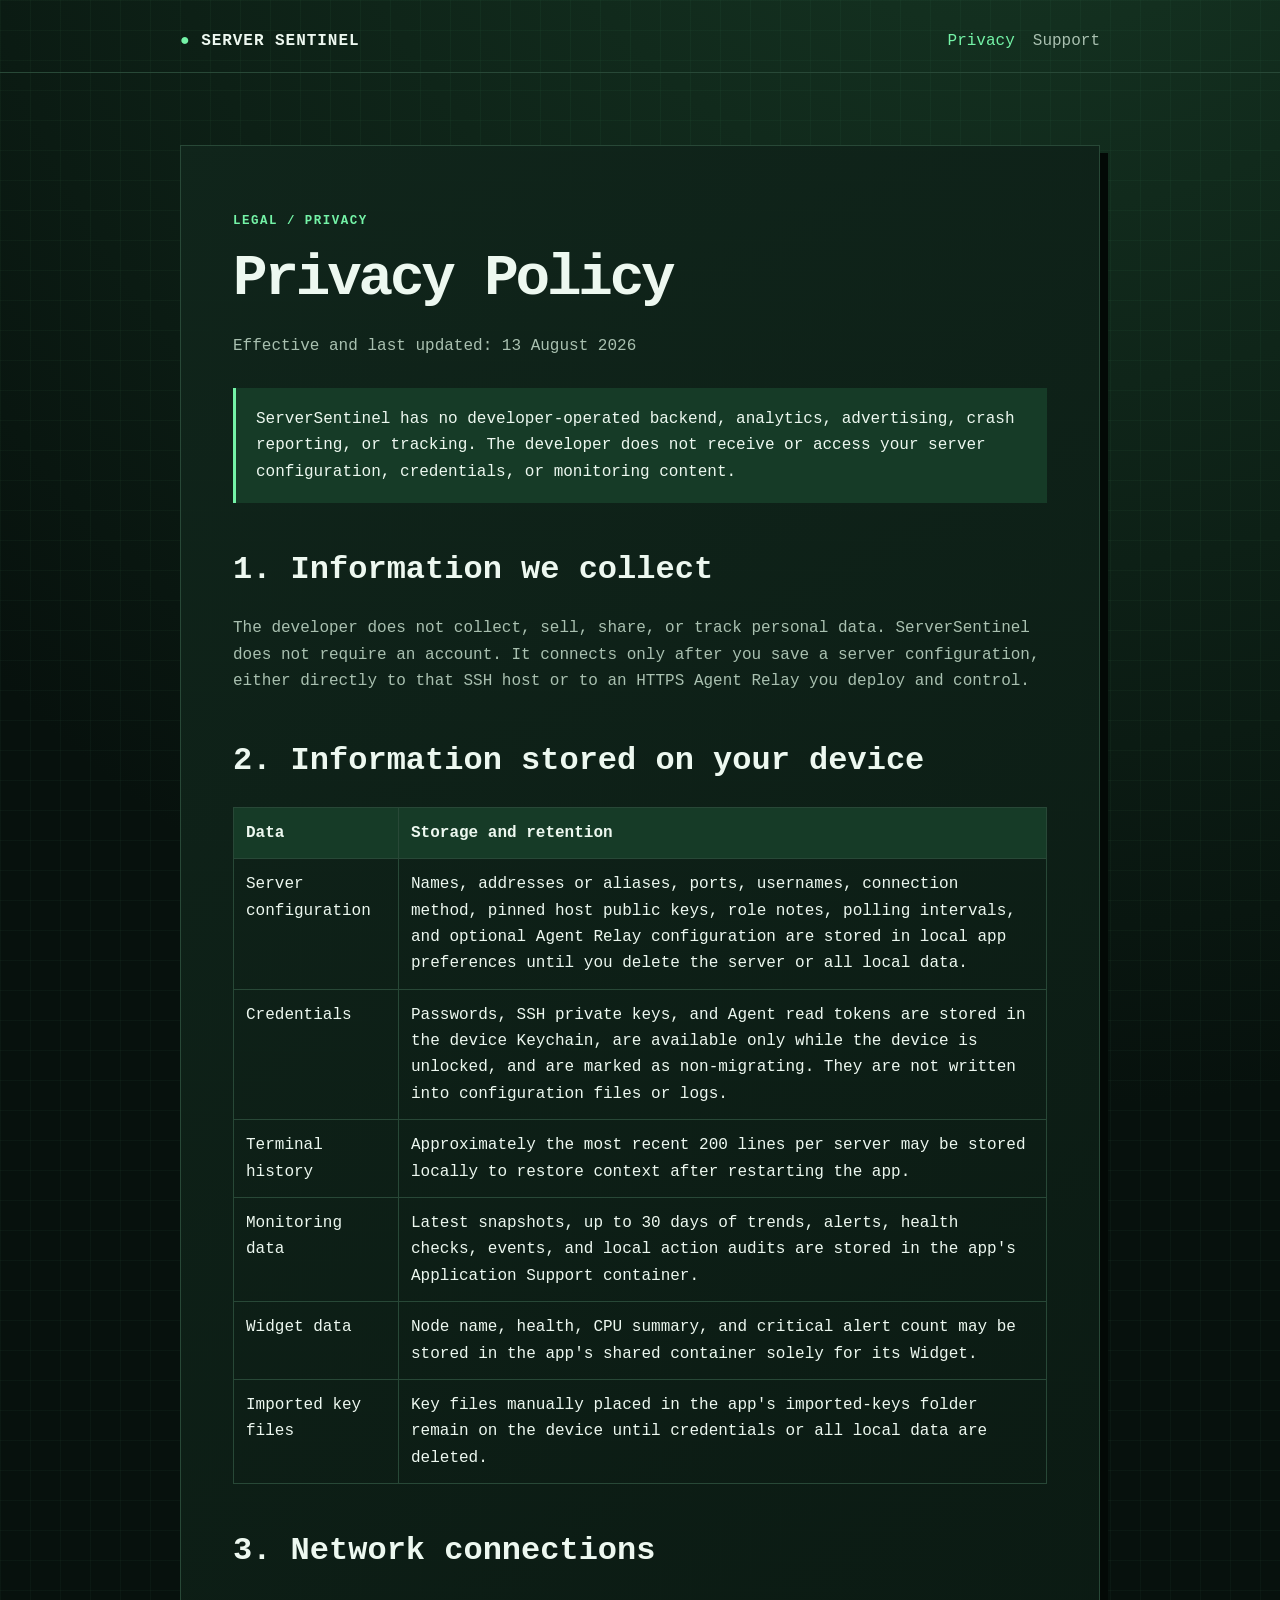
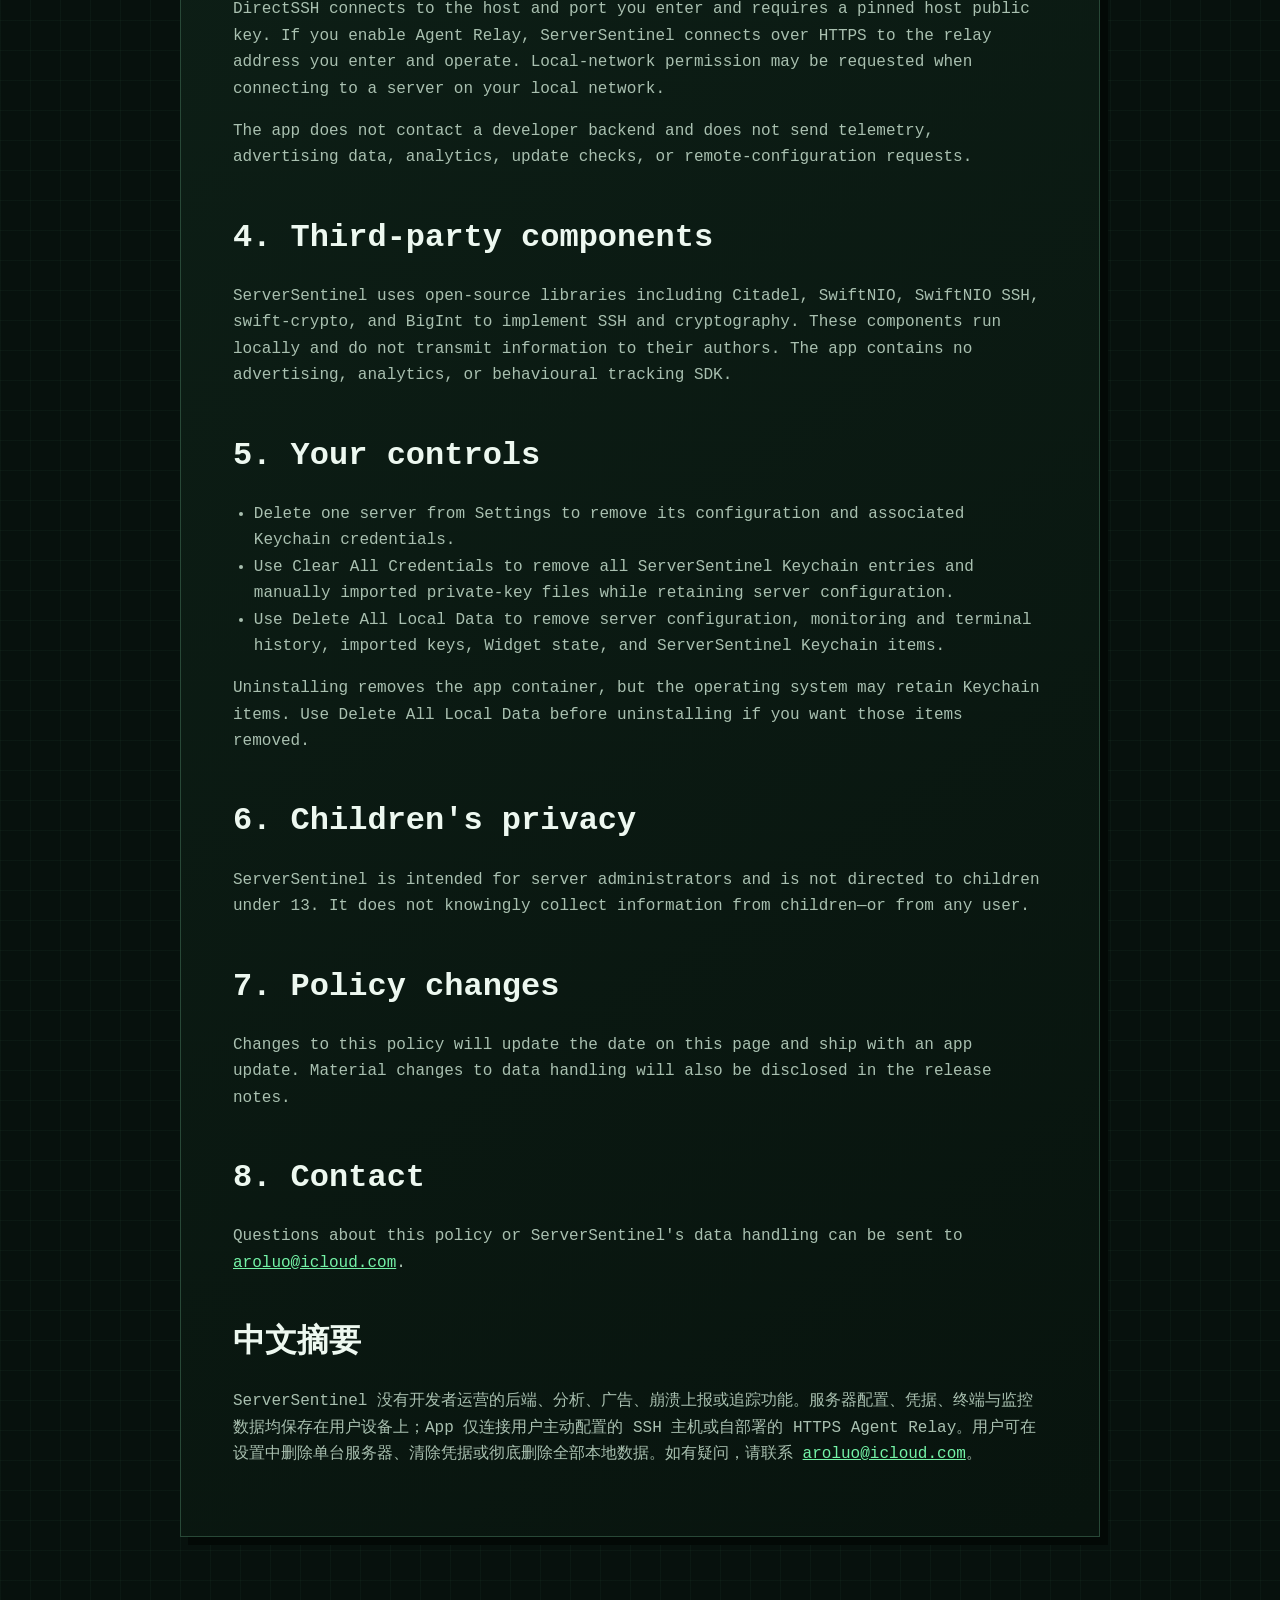
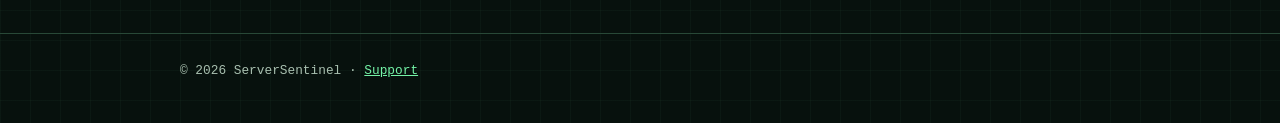
==== privacy.html @ 3d8fd109 "Publish ServerSentinel website" ====
<!doctype html>
<html lang="en">
<head>
  <meta charset="utf-8">
  <meta name="viewport" content="width=device-width, initial-scale=1">
  <meta name="description" content="ServerSentinel privacy policy.">
  <link rel="canonical" href="https://www.mecury.co.uk/server-sentinel/privacy.html">
  <title>Privacy Policy — ServerSentinel</title>
  <link rel="stylesheet" href="styles.css">
</head>
<body>
  <header>
    <nav class="shell" aria-label="Main navigation">
      <a class="brand" href="index.html">SERVER SENTINEL</a>
      <div class="nav-links">
        <a href="privacy.html" aria-current="page">Privacy</a>
        <a href="support.html">Support</a>
      </div>
    </nav>
  </header>
  <main class="shell">
    <article class="document">
      <p class="eyebrow">Legal / Privacy</p>
      <h1>Privacy Policy</h1>
      <p>Effective and last updated: 13 August 2026</p>
      <div class="callout"><p>ServerSentinel has no developer-operated backend, analytics, advertising, crash reporting, or tracking. The developer does not receive or access your server configuration, credentials, or monitoring content.</p></div>

      <h2>1. Information we collect</h2>
      <p>The developer does not collect, sell, share, or track personal data. ServerSentinel does not require an account. It connects only after you save a server configuration, either directly to that SSH host or to an HTTPS Agent Relay you deploy and control.</p>

      <h2>2. Information stored on your device</h2>
      <table>
        <thead><tr><th>Data</th><th>Storage and retention</th></tr></thead>
        <tbody>
          <tr><td>Server configuration</td><td>Names, addresses or aliases, ports, usernames, connection method, pinned host public keys, role notes, polling intervals, and optional Agent Relay configuration are stored in local app preferences until you delete the server or all local data.</td></tr>
          <tr><td>Credentials</td><td>Passwords, SSH private keys, and Agent read tokens are stored in the device Keychain, are available only while the device is unlocked, and are marked as non-migrating. They are not written into configuration files or logs.</td></tr>
          <tr><td>Terminal history</td><td>Approximately the most recent 200 lines per server may be stored locally to restore context after restarting the app.</td></tr>
          <tr><td>Monitoring data</td><td>Latest snapshots, up to 30 days of trends, alerts, health checks, events, and local action audits are stored in the app's Application Support container.</td></tr>
          <tr><td>Widget data</td><td>Node name, health, CPU summary, and critical alert count may be stored in the app's shared container solely for its Widget.</td></tr>
          <tr><td>Imported key files</td><td>Key files manually placed in the app's imported-keys folder remain on the device until credentials or all local data are deleted.</td></tr>
        </tbody>
      </table>

      <h2>3. Network connections</h2>
      <p>DirectSSH connects to the host and port you enter and requires a pinned host public key. If you enable Agent Relay, ServerSentinel connects over HTTPS to the relay address you enter and operate. Local-network permission may be requested when connecting to a server on your local network.</p>
      <p>The app does not contact a developer backend and does not send telemetry, advertising data, analytics, update checks, or remote-configuration requests.</p>

      <h2>4. Third-party components</h2>
      <p>ServerSentinel uses open-source libraries including Citadel, SwiftNIO, SwiftNIO SSH, swift-crypto, and BigInt to implement SSH and cryptography. These components run locally and do not transmit information to their authors. The app contains no advertising, analytics, or behavioural tracking SDK.</p>

      <h2>5. Your controls</h2>
      <ul>
        <li>Delete one server from Settings to remove its configuration and associated Keychain credentials.</li>
        <li>Use Clear All Credentials to remove all ServerSentinel Keychain entries and manually imported private-key files while retaining server configuration.</li>
        <li>Use Delete All Local Data to remove server configuration, monitoring and terminal history, imported keys, Widget state, and ServerSentinel Keychain items.</li>
      </ul>
      <p>Uninstalling removes the app container, but the operating system may retain Keychain items. Use Delete All Local Data before uninstalling if you want those items removed.</p>

      <h2>6. Children's privacy</h2>
      <p>ServerSentinel is intended for server administrators and is not directed to children under 13. It does not knowingly collect information from children—or from any user.</p>

      <h2>7. Policy changes</h2>
      <p>Changes to this policy will update the date on this page and ship with an app update. Material changes to data handling will also be disclosed in the release notes.</p>

      <h2>8. Contact</h2>
      <p>Questions about this policy or ServerSentinel's data handling can be sent to <a href="mailto:aroluo@icloud.com">aroluo@icloud.com</a>.</p>

      <h2>中文摘要</h2>
      <p>ServerSentinel 没有开发者运营的后端、分析、广告、崩溃上报或追踪功能。服务器配置、凭据、终端与监控数据均保存在用户设备上；App 仅连接用户主动配置的 SSH 主机或自部署的 HTTPS Agent Relay。用户可在设置中删除单台服务器、清除凭据或彻底删除全部本地数据。如有疑问，请联系 <a href="mailto:aroluo@icloud.com">aroluo@icloud.com</a>。</p>
    </article>
  </main>
  <footer><div class="shell">© 2026 ServerSentinel · <a href="support.html">Support</a></div></footer>
</body>
</html>
---- styles.css ----
:root {
  color-scheme: dark;
  --bg: #07110d;
  --panel: #0d1b15;
  --panel-2: #10251b;
  --line: #284837;
  --text: #edf8f0;
  --muted: #a9c0b0;
  --accent: #74f3a7;
  --accent-deep: #163b27;
  --warning: #f1d783;
  font-family: ui-monospace, SFMono-Regular, Menlo, Monaco, Consolas, monospace;
}

* { box-sizing: border-box; }

html { scroll-behavior: smooth; }

body {
  margin: 0;
  background:
    linear-gradient(rgba(116, 243, 167, 0.035) 1px, transparent 1px),
    linear-gradient(90deg, rgba(116, 243, 167, 0.035) 1px, transparent 1px),
    radial-gradient(circle at 80% -10%, #173925 0, transparent 38%),
    var(--bg);
  background-size: 30px 30px, 30px 30px, auto, auto;
  color: var(--text);
  line-height: 1.65;
}

a { color: var(--accent); }
a:hover { text-decoration-thickness: 2px; }

.shell {
  width: min(920px, calc(100% - 32px));
  margin: 0 auto;
}

header {
  padding: 28px 0 18px;
  border-bottom: 1px solid var(--line);
}

nav {
  display: flex;
  align-items: center;
  justify-content: space-between;
  gap: 20px;
}

.brand {
  color: var(--text);
  font-weight: 800;
  letter-spacing: .06em;
  text-decoration: none;
}

.brand::before { content: "● "; color: var(--accent); }

.nav-links { display: flex; gap: 18px; flex-wrap: wrap; }
.nav-links a { color: var(--muted); text-decoration: none; }
.nav-links a[aria-current="page"], .nav-links a:hover { color: var(--accent); }

main { padding: 72px 0 96px; }

.eyebrow {
  color: var(--accent);
  font-size: .78rem;
  font-weight: 800;
  letter-spacing: .12em;
  text-transform: uppercase;
}

h1, h2, h3 { line-height: 1.18; }
h1 { margin: 14px 0 20px; font-size: clamp(2.35rem, 7vw, 5.4rem); letter-spacing: -.055em; }
h2 { margin-top: 48px; font-size: clamp(1.45rem, 4vw, 2rem); }
h3 { margin-top: 28px; font-size: 1rem; color: var(--accent); }
p, li { color: var(--muted); }

.lede { max-width: 720px; font-size: clamp(1.05rem, 2vw, 1.3rem); }

.status-row {
  display: flex;
  gap: 12px;
  flex-wrap: wrap;
  margin: 30px 0 44px;
}

.pill {
  border: 1px solid var(--line);
  background: var(--panel);
  color: var(--text);
  padding: 8px 12px;
  font-size: .82rem;
}

.pill strong { color: var(--accent); }

.grid {
  display: grid;
  grid-template-columns: repeat(3, minmax(0, 1fr));
  gap: 14px;
  margin: 36px 0;
}

.card, .document {
  border: 1px solid var(--line);
  background: linear-gradient(145deg, rgba(16, 37, 27, .96), rgba(8, 20, 14, .96));
  box-shadow: 8px 8px 0 #030906;
}

.card { padding: 22px; }
.card .index { color: var(--accent); font-size: .75rem; }
.card h2 { margin: 16px 0 10px; font-size: 1.05rem; }

.document { padding: clamp(22px, 5vw, 52px); }
.document h1 { font-size: clamp(2rem, 6vw, 3.6rem); }
.document ul { padding-left: 1.3rem; }
.document table { width: 100%; border-collapse: collapse; margin: 24px 0; }
.document th, .document td { padding: 12px; border: 1px solid var(--line); text-align: left; vertical-align: top; }
.document th { color: var(--text); background: var(--accent-deep); }

.callout {
  margin: 28px 0;
  padding: 18px 20px;
  border-left: 3px solid var(--accent);
  background: var(--accent-deep);
}
.callout p { margin: 0; color: var(--text); }

.actions { display: flex; flex-wrap: wrap; gap: 12px; margin-top: 30px; }
.button {
  display: inline-block;
  padding: 12px 16px;
  border: 1px solid var(--accent);
  background: var(--accent);
  color: #031008;
  font-weight: 800;
  text-decoration: none;
}
.button.secondary { background: transparent; color: var(--accent); }

details { border-top: 1px solid var(--line); padding: 18px 0; }
details:last-of-type { border-bottom: 1px solid var(--line); }
summary { color: var(--text); cursor: pointer; font-weight: 700; }

footer {
  padding: 26px 0 42px;
  border-top: 1px solid var(--line);
  color: var(--muted);
  font-size: .8rem;
}

@media (max-width: 720px) {
  nav { align-items: flex-start; flex-direction: column; }
  main { padding-top: 48px; }
  .grid { grid-template-columns: 1fr; }
  .document { box-shadow: 5px 5px 0 #030906; }
  .document table, .document tbody, .document tr, .document th, .document td { display: block; }
  .document th { border-bottom: 0; }
}

@media (prefers-reduced-motion: reduce) {
  html { scroll-behavior: auto; }
}
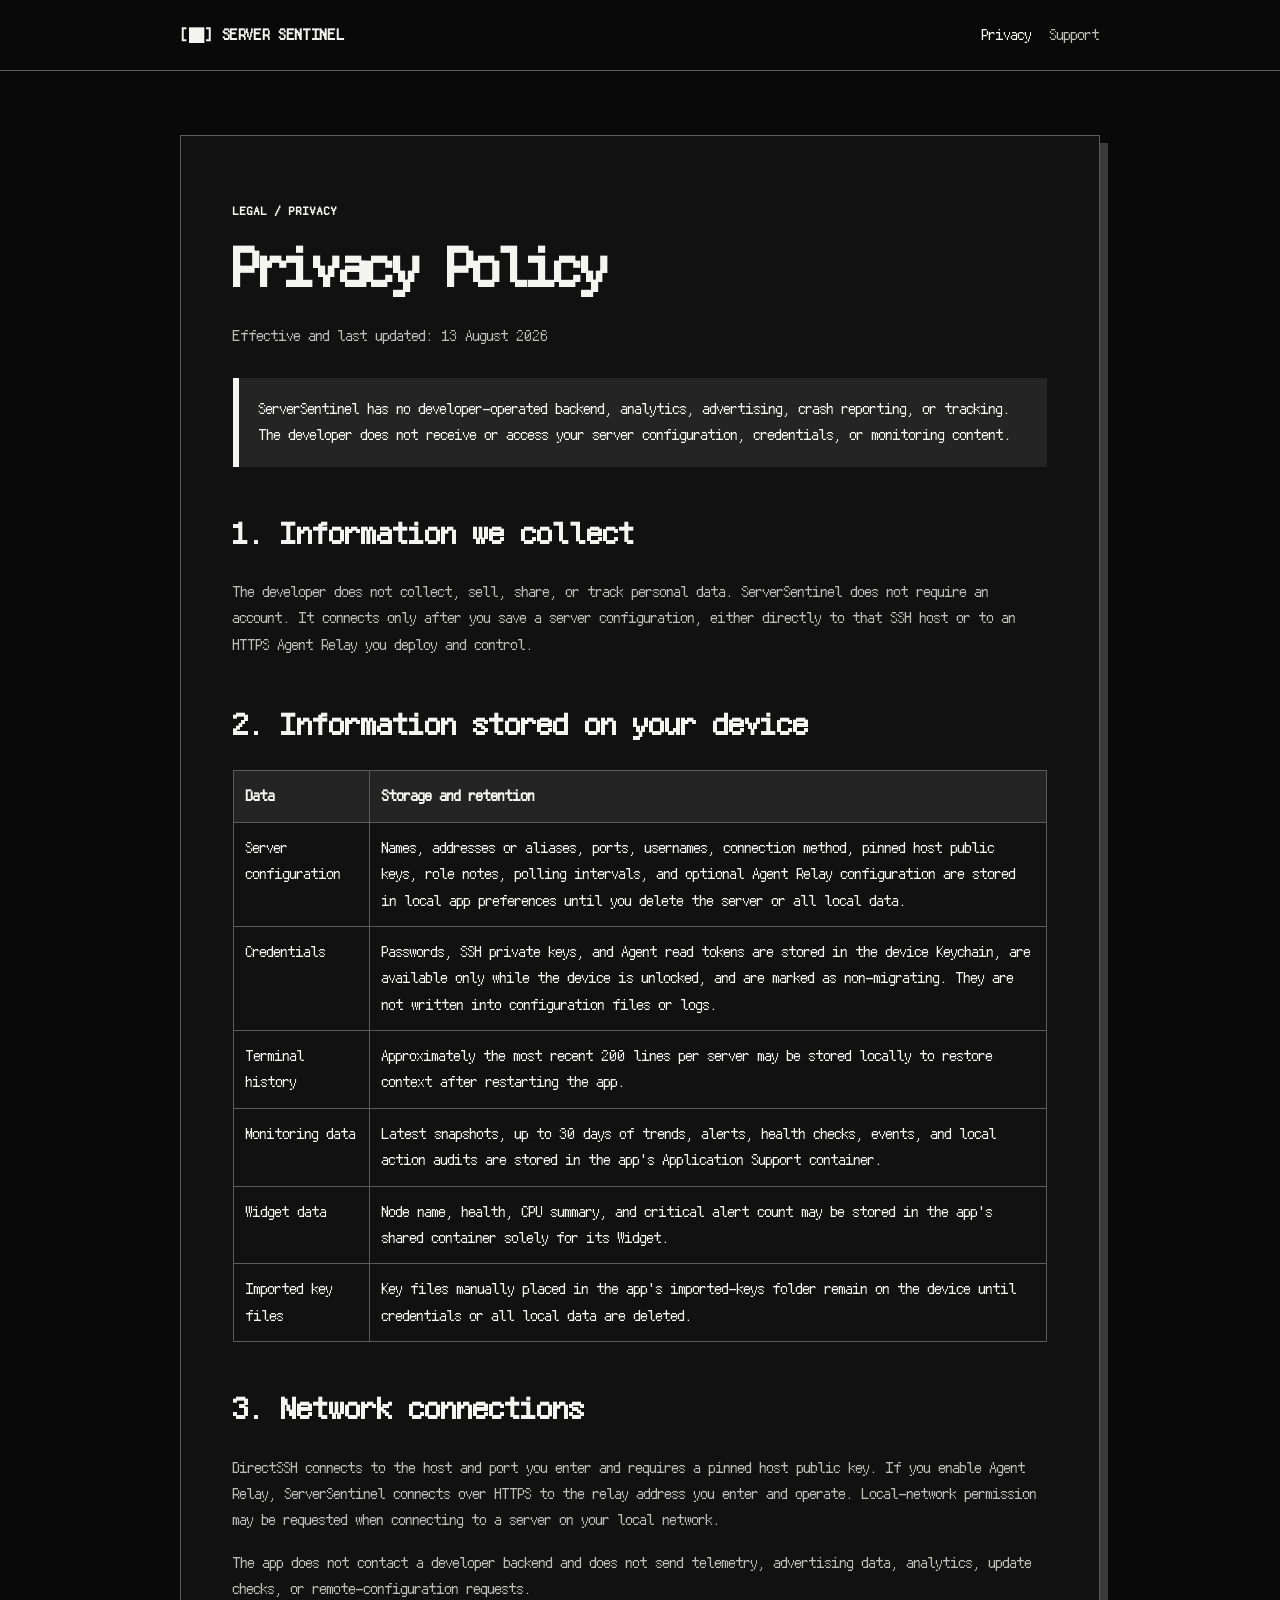
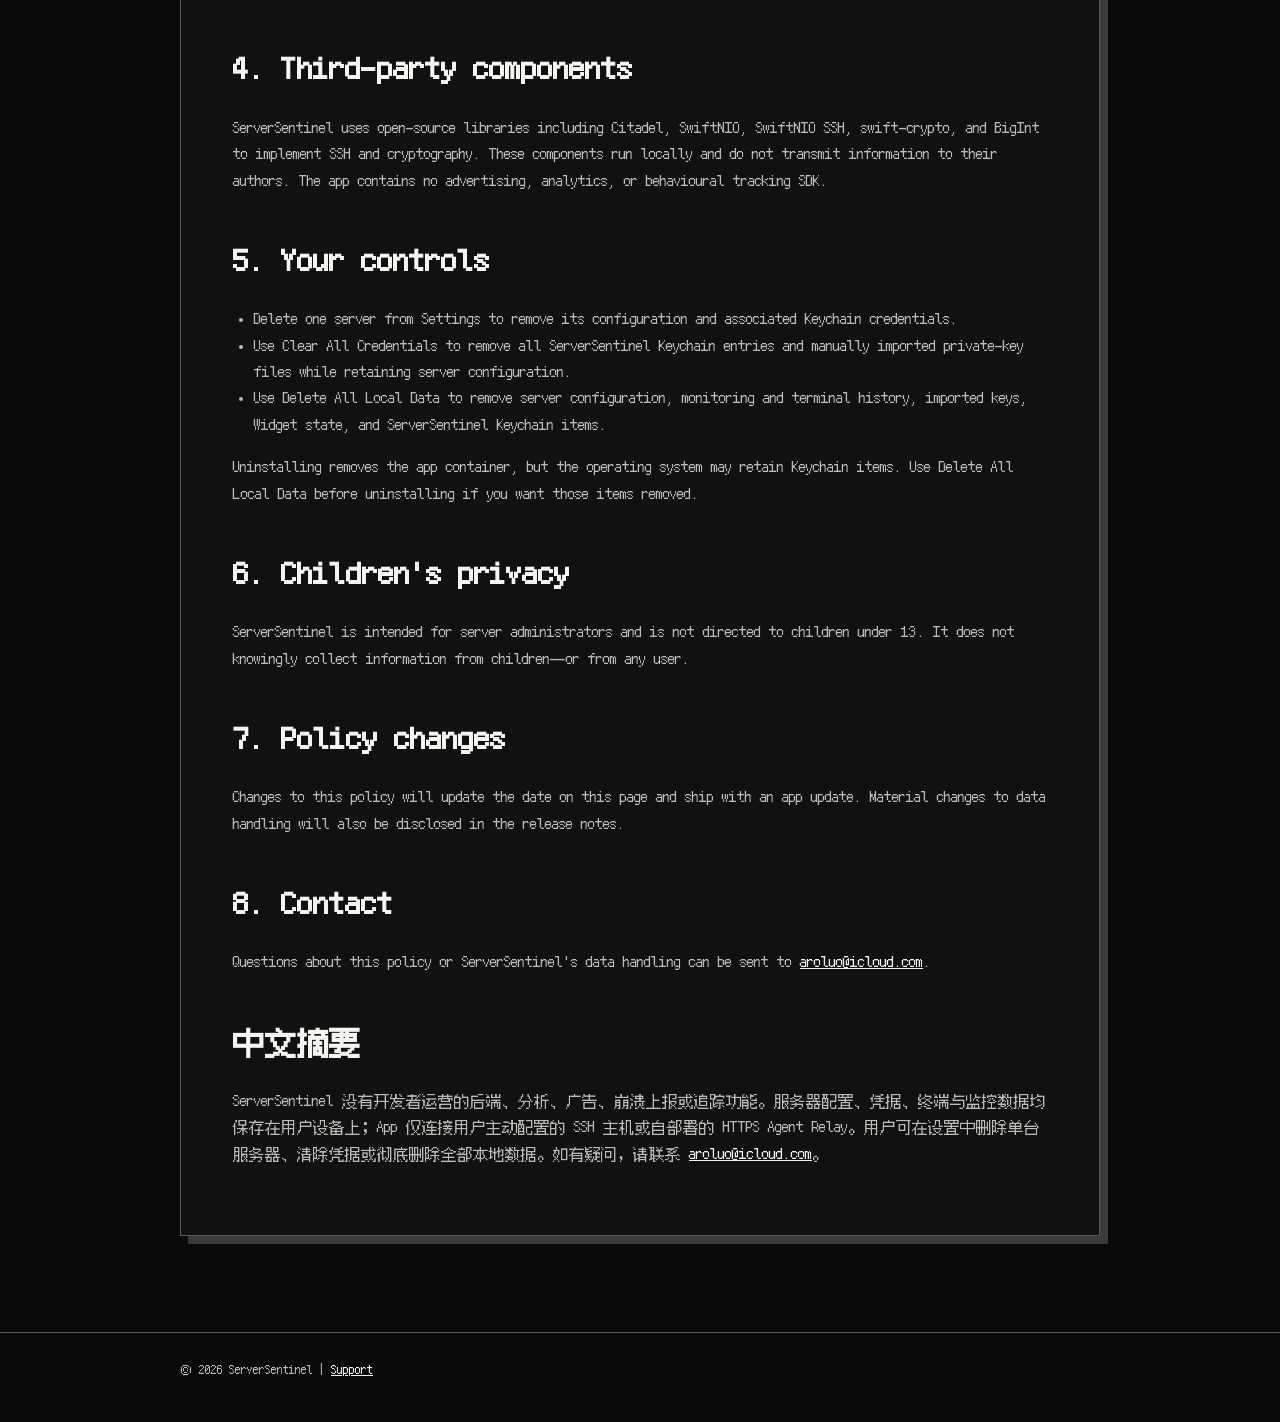
==== commit 151e0143: "Match the app monochrome pixel style" ====
--- a/privacy.html
+++ b/privacy.html
@@ -5,7 +5,7 @@
   <meta name="viewport" content="width=device-width, initial-scale=1">
   <meta name="description" content="ServerSentinel privacy policy.">
   <link rel="canonical" href="https://www.mecury.co.uk/server-sentinel/privacy.html">
-  <title>Privacy Policy — ServerSentinel</title>
+  <title>Privacy Policy - ServerSentinel</title>
   <link rel="stylesheet" href="styles.css">
 </head>
 <body>
@@ -69,6 +69,6 @@
       <p>ServerSentinel 没有开发者运营的后端、分析、广告、崩溃上报或追踪功能。服务器配置、凭据、终端与监控数据均保存在用户设备上；App 仅连接用户主动配置的 SSH 主机或自部署的 HTTPS Agent Relay。用户可在设置中删除单台服务器、清除凭据或彻底删除全部本地数据。如有疑问，请联系 <a href="mailto:aroluo@icloud.com">aroluo@icloud.com</a>。</p>
     </article>
   </main>
-  <footer><div class="shell">© 2026 ServerSentinel · <a href="support.html">Support</a></div></footer>
+  <footer><div class="shell">© 2026 ServerSentinel | <a href="support.html">Support</a></div></footer>
 </body>
 </html>
--- a/styles.css
+++ b/styles.css
@@ -1,31 +1,32 @@
 :root {
   color-scheme: dark;
-  --bg: #07110d;
-  --panel: #0d1b15;
-  --panel-2: #10251b;
-  --line: #284837;
-  --text: #edf8f0;
-  --muted: #a9c0b0;
-  --accent: #74f3a7;
-  --accent-deep: #163b27;
-  --warning: #f1d783;
-  font-family: ui-monospace, SFMono-Regular, Menlo, Monaco, Consolas, monospace;
+  --bg: #090909;
+  --panel: #111111;
+  --panel-2: #191919;
+  --line: #5b5b5b;
+  --text: #f4f4f0;
+  --muted: #bcbcb6;
+  --accent: #f4f4f0;
+  --accent-deep: #242424;
+  font-family: "Fusion Pixel", ui-monospace, SFMono-Regular, Menlo, Monaco, Consolas, monospace;
 }
 
 * { box-sizing: border-box; }
+
+@font-face {
+  font-family: "Fusion Pixel";
+  src: url("assets/fusion-pixel.ttf") format("truetype");
+  font-display: swap;
+}
 
 html { scroll-behavior: smooth; }
 
 body {
   margin: 0;
-  background:
-    linear-gradient(rgba(116, 243, 167, 0.035) 1px, transparent 1px),
-    linear-gradient(90deg, rgba(116, 243, 167, 0.035) 1px, transparent 1px),
-    radial-gradient(circle at 80% -10%, #173925 0, transparent 38%),
-    var(--bg);
-  background-size: 30px 30px, 30px 30px, auto, auto;
+  background: var(--bg);
   color: var(--text);
   line-height: 1.65;
+  image-rendering: pixelated;
 }
 
 a { color: var(--accent); }
@@ -37,7 +38,7 @@
 }
 
 header {
-  padding: 28px 0 18px;
+  padding: 22px 0;
   border-bottom: 1px solid var(--line);
 }
 
@@ -51,33 +52,60 @@
 .brand {
   color: var(--text);
   font-weight: 800;
-  letter-spacing: .06em;
+  letter-spacing: .04em;
   text-decoration: none;
 }
 
-.brand::before { content: "● "; color: var(--accent); }
+.brand::before { content: "[■] "; color: var(--text); }
 
 .nav-links { display: flex; gap: 18px; flex-wrap: wrap; }
 .nav-links a { color: var(--muted); text-decoration: none; }
 .nav-links a[aria-current="page"], .nav-links a:hover { color: var(--accent); }
 
-main { padding: 72px 0 96px; }
+main { padding: 64px 0 96px; }
 
 .eyebrow {
   color: var(--accent);
   font-size: .78rem;
   font-weight: 800;
-  letter-spacing: .12em;
+  letter-spacing: .08em;
   text-transform: uppercase;
 }
 
 h1, h2, h3 { line-height: 1.18; }
-h1 { margin: 14px 0 20px; font-size: clamp(2.35rem, 7vw, 5.4rem); letter-spacing: -.055em; }
+h1 { margin: 14px 0 20px; font-size: clamp(2.25rem, 6vw, 4.8rem); letter-spacing: -.04em; }
 h2 { margin-top: 48px; font-size: clamp(1.45rem, 4vw, 2rem); }
 h3 { margin-top: 28px; font-size: 1rem; color: var(--accent); }
 p, li { color: var(--muted); }
 
 .lede { max-width: 720px; font-size: clamp(1.05rem, 2vw, 1.3rem); }
+
+.hero {
+  min-height: min(680px, calc(100dvh - 90px));
+  display: grid;
+  grid-template-columns: minmax(0, 1.45fr) minmax(240px, .55fr);
+  align-items: center;
+  gap: clamp(36px, 8vw, 96px);
+}
+
+.hero-copy { min-width: 0; }
+
+.pixel-mark {
+  width: min(100%, 340px);
+  aspect-ratio: 1;
+  justify-self: end;
+  border: 1px solid var(--text);
+  background: var(--panel);
+  box-shadow: 12px 12px 0 var(--text);
+}
+
+.pixel-mark img {
+  display: block;
+  width: 100%;
+  height: 100%;
+  object-fit: cover;
+  filter: grayscale(1) contrast(1.2);
+}
 
 .status-row {
   display: flex;
@@ -94,24 +122,33 @@
   font-size: .82rem;
 }
 
-.pill strong { color: var(--accent); }
+.pill strong { color: var(--text); }
 
 .grid {
   display: grid;
-  grid-template-columns: repeat(3, minmax(0, 1fr));
-  gap: 14px;
-  margin: 36px 0;
-}
-
-.card, .document {
+  grid-template-columns: 1.25fr .75fr;
   border: 1px solid var(--line);
-  background: linear-gradient(145deg, rgba(16, 37, 27, .96), rgba(8, 20, 14, .96));
-  box-shadow: 8px 8px 0 #030906;
-}
-
-.card { padding: 22px; }
-.card .index { color: var(--accent); font-size: .75rem; }
+  margin: 52px 0;
+}
+
+.card {
+  min-height: 170px;
+  border-right: 1px solid var(--line);
+  border-bottom: 1px solid var(--line);
+  background: var(--panel);
+}
+
+.card:nth-child(2), .card:last-child { border-right: 0; }
+.card:last-child { grid-column: 1 / -1; border-bottom: 0; }
+.card { padding: 26px; }
+.card .index { display: none; }
 .card h2 { margin: 16px 0 10px; font-size: 1.05rem; }
+
+.document {
+  border: 1px solid var(--line);
+  background: var(--panel);
+  box-shadow: 8px 8px 0 #3a3a3a;
+}
 
 .document { padding: clamp(22px, 5vw, 52px); }
 .document h1 { font-size: clamp(2rem, 6vw, 3.6rem); }
@@ -123,7 +160,7 @@
 .callout {
   margin: 28px 0;
   padding: 18px 20px;
-  border-left: 3px solid var(--accent);
+  border-left: 6px solid var(--text);
   background: var(--accent-deep);
 }
 .callout p { margin: 0; color: var(--text); }
@@ -134,11 +171,14 @@
   padding: 12px 16px;
   border: 1px solid var(--accent);
   background: var(--accent);
-  color: #031008;
+  color: var(--bg);
   font-weight: 800;
   text-decoration: none;
+  white-space: nowrap;
 }
 .button.secondary { background: transparent; color: var(--accent); }
+.button:hover, .button:focus-visible { outline: 2px solid var(--text); outline-offset: 3px; }
+.button:active { transform: translateY(1px); }
 
 details { border-top: 1px solid var(--line); padding: 18px 0; }
 details:last-of-type { border-bottom: 1px solid var(--line); }
@@ -154,8 +194,12 @@
 @media (max-width: 720px) {
   nav { align-items: flex-start; flex-direction: column; }
   main { padding-top: 48px; }
+  .hero { min-height: auto; grid-template-columns: 1fr; gap: 40px; }
+  .pixel-mark { width: min(76vw, 300px); justify-self: start; box-shadow: 8px 8px 0 var(--text); }
   .grid { grid-template-columns: 1fr; }
-  .document { box-shadow: 5px 5px 0 #030906; }
+  .card, .card:nth-child(2) { border-right: 0; }
+  .card:last-child { grid-column: auto; }
+  .document { box-shadow: 5px 5px 0 #3a3a3a; }
   .document table, .document tbody, .document tr, .document th, .document td { display: block; }
   .document th { border-bottom: 0; }
 }
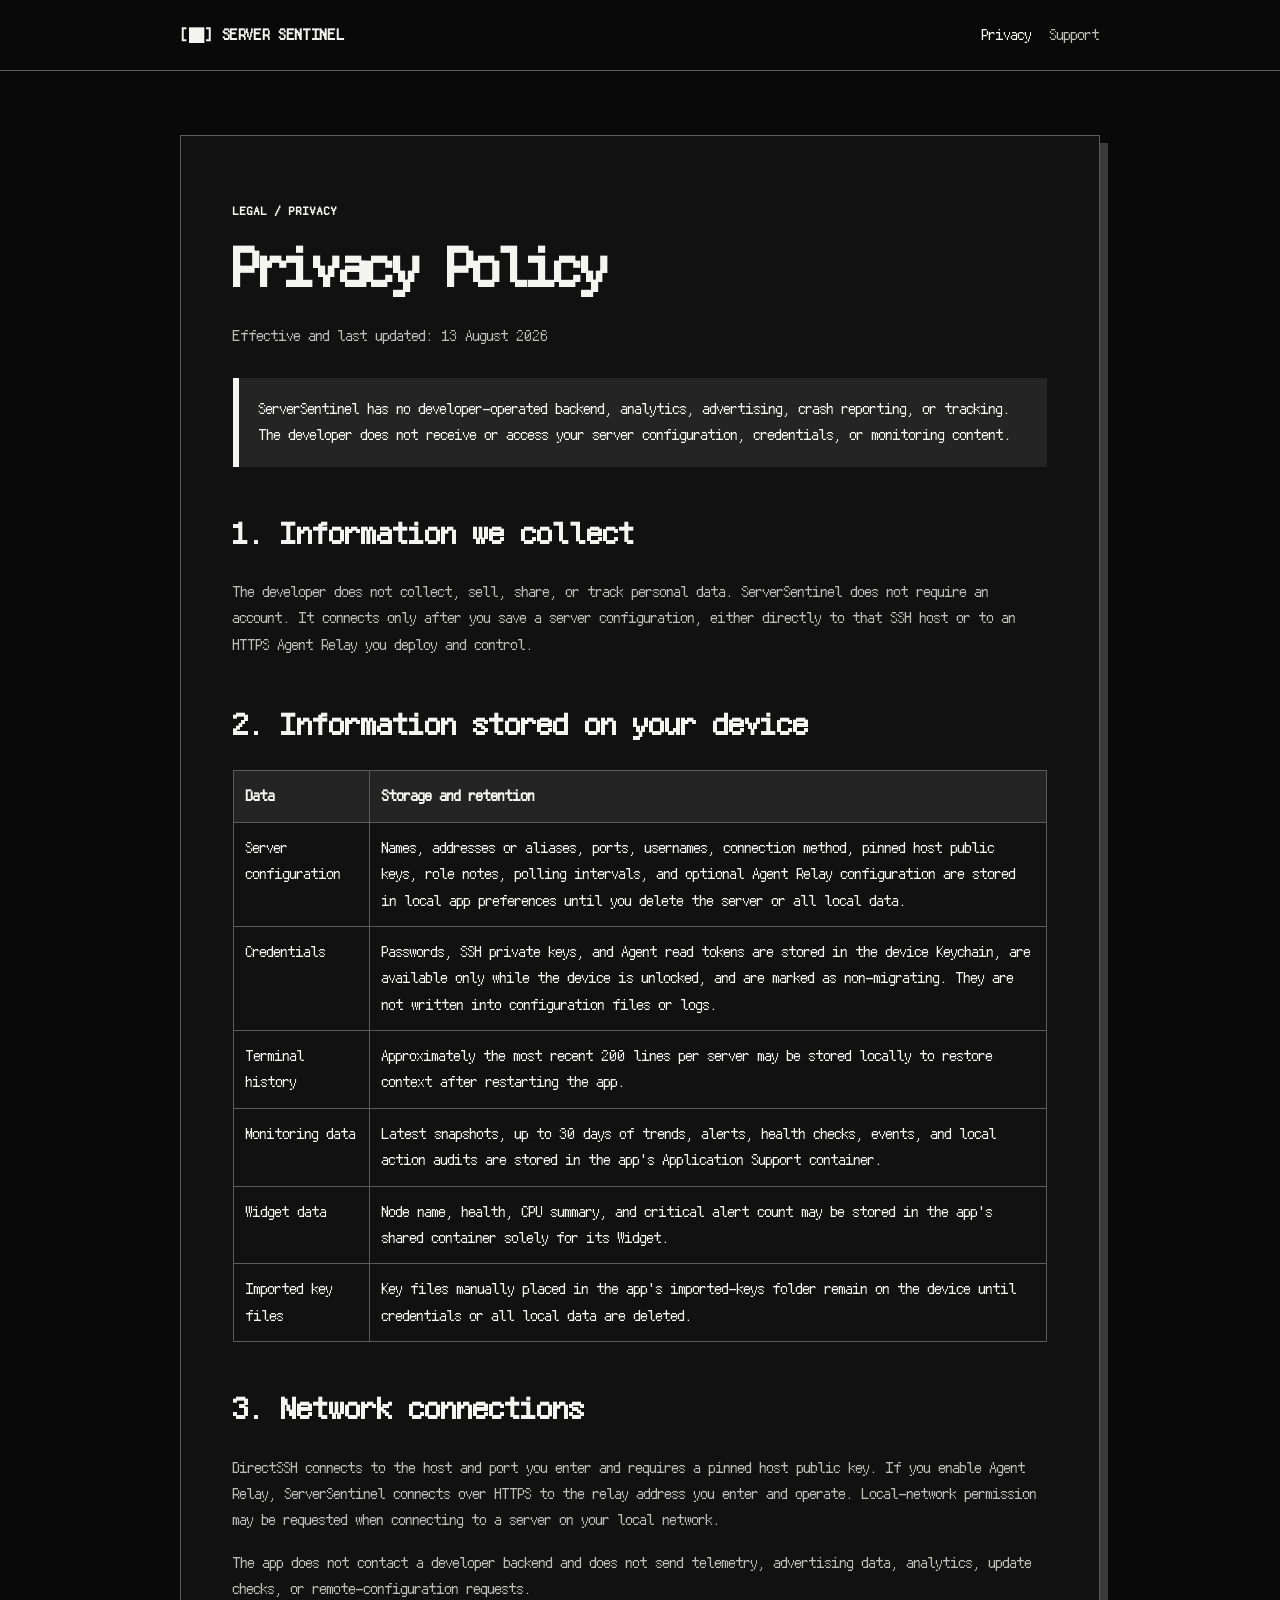
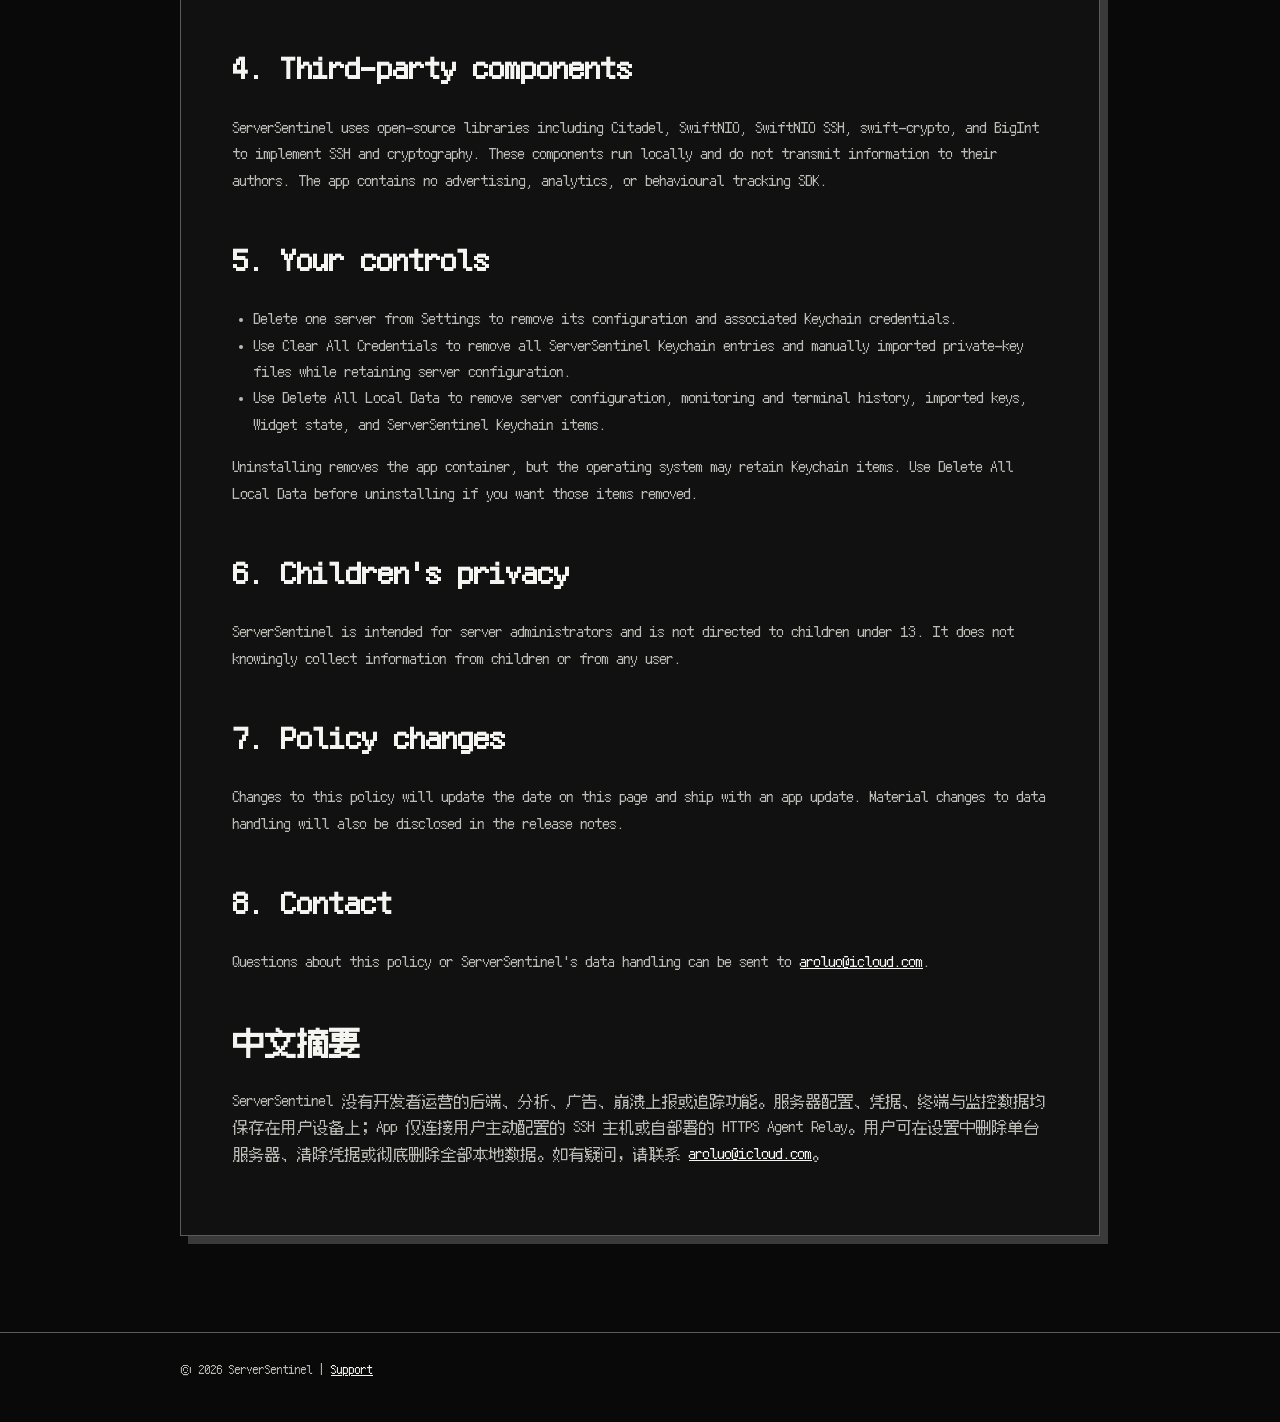
==== commit 863bacff: "Polish monochrome website metadata" ====
--- a/privacy.html
+++ b/privacy.html
@@ -5,6 +5,7 @@
   <meta name="viewport" content="width=device-width, initial-scale=1">
   <meta name="description" content="ServerSentinel privacy policy.">
   <link rel="canonical" href="https://www.mecury.co.uk/server-sentinel/privacy.html">
+  <link rel="icon" href="assets/app-icon.png">
   <title>Privacy Policy - ServerSentinel</title>
   <link rel="stylesheet" href="styles.css">
 </head>
@@ -57,7 +58,7 @@
       <p>Uninstalling removes the app container, but the operating system may retain Keychain items. Use Delete All Local Data before uninstalling if you want those items removed.</p>
 
       <h2>6. Children's privacy</h2>
-      <p>ServerSentinel is intended for server administrators and is not directed to children under 13. It does not knowingly collect information from children—or from any user.</p>
+      <p>ServerSentinel is intended for server administrators and is not directed to children under 13. It does not knowingly collect information from children or from any user.</p>
 
       <h2>7. Policy changes</h2>
       <p>Changes to this policy will update the date on this page and ship with an app update. Material changes to data handling will also be disclosed in the release notes.</p>
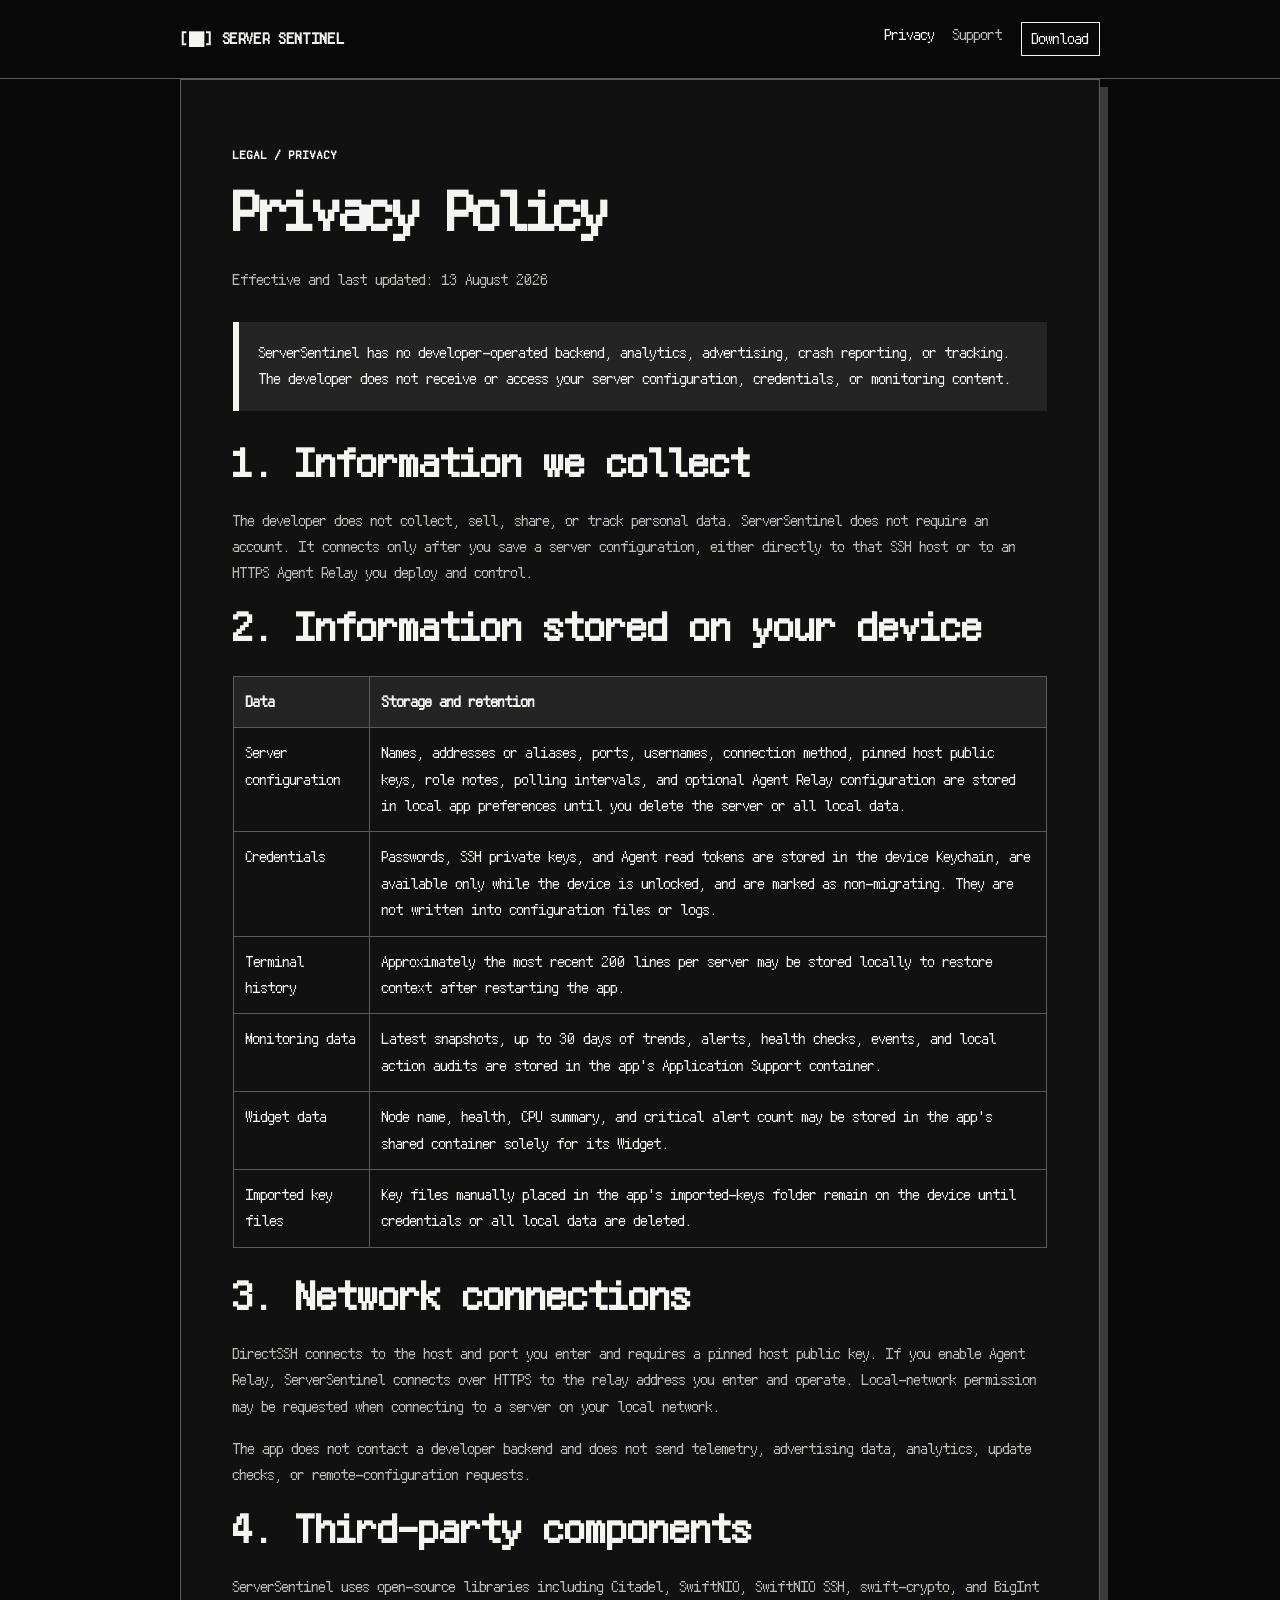
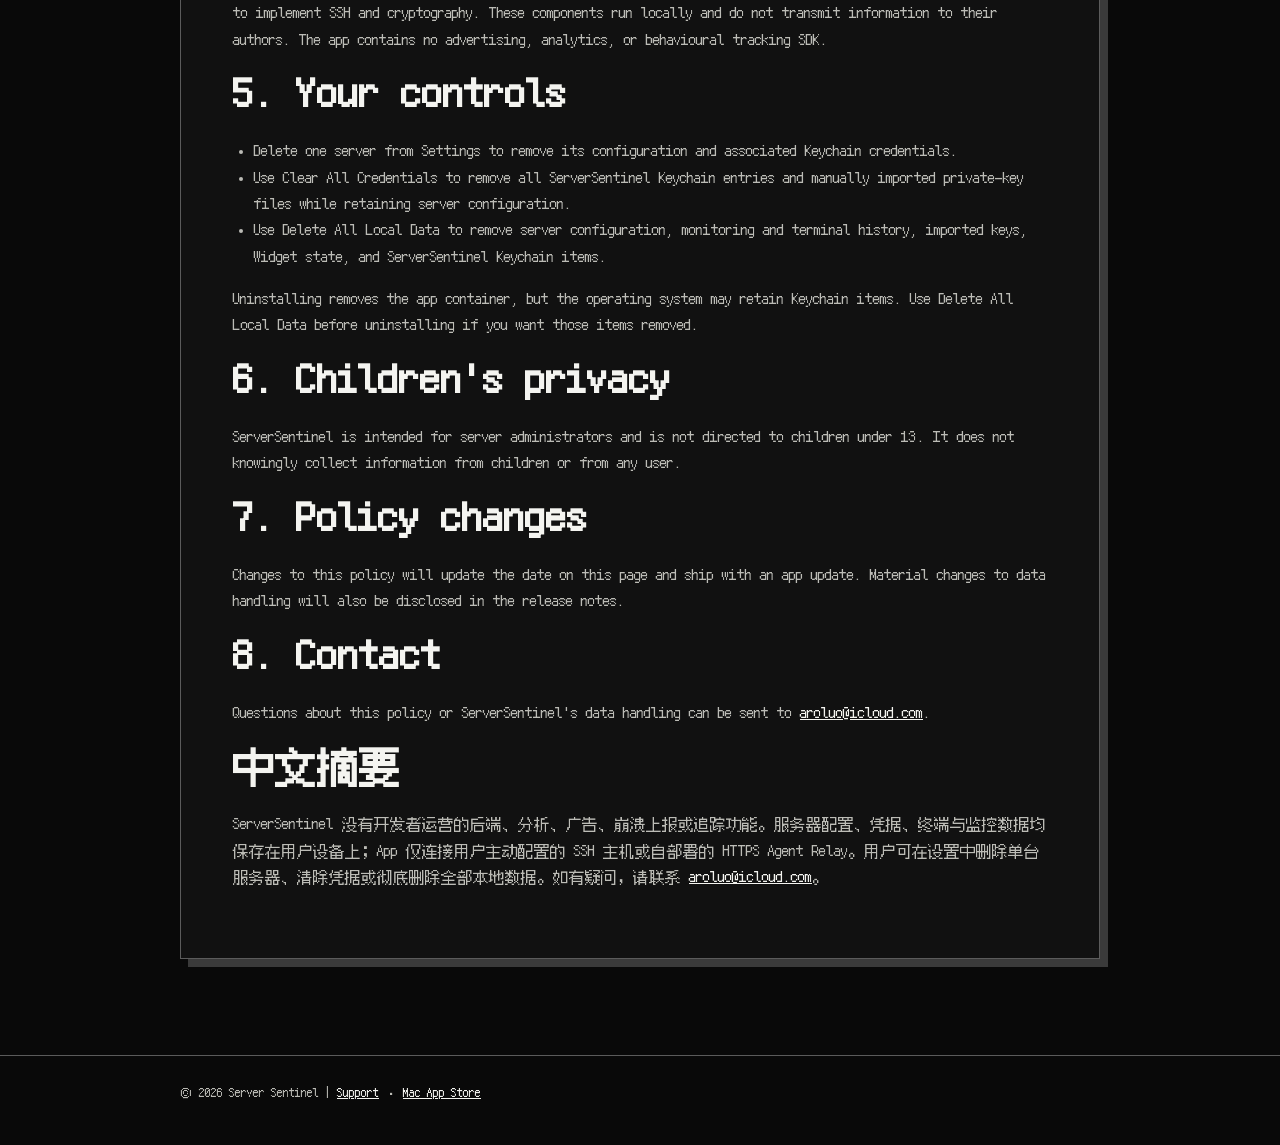
==== commit a2e228f2: "Add Mac App Store download and SEO landing page" ====
--- a/privacy.html
+++ b/privacy.html
@@ -4,6 +4,8 @@
   <meta charset="utf-8">
   <meta name="viewport" content="width=device-width, initial-scale=1">
   <meta name="description" content="ServerSentinel privacy policy.">
+  <meta name="robots" content="index,follow">
+  <meta name="theme-color" content="#090909">
   <link rel="canonical" href="https://www.mecury.co.uk/server-sentinel/privacy.html">
   <link rel="icon" href="assets/app-icon.png">
   <title>Privacy Policy - ServerSentinel</title>
@@ -16,6 +18,7 @@
       <div class="nav-links">
         <a href="privacy.html" aria-current="page">Privacy</a>
         <a href="support.html">Support</a>
+        <a class="nav-download" href="https://apps.apple.com/us/app/server-sentinel/id6801045457?mt=12">Download</a>
       </div>
     </nav>
   </header>
@@ -70,6 +73,6 @@
       <p>ServerSentinel 没有开发者运营的后端、分析、广告、崩溃上报或追踪功能。服务器配置、凭据、终端与监控数据均保存在用户设备上；App 仅连接用户主动配置的 SSH 主机或自部署的 HTTPS Agent Relay。用户可在设置中删除单台服务器、清除凭据或彻底删除全部本地数据。如有疑问，请联系 <a href="mailto:aroluo@icloud.com">aroluo@icloud.com</a>。</p>
     </article>
   </main>
-  <footer><div class="shell">© 2026 ServerSentinel | <a href="support.html">Support</a></div></footer>
+  <footer><div class="shell">© 2026 Server Sentinel | <a href="support.html">Support</a> · <a href="https://apps.apple.com/us/app/server-sentinel/id6801045457?mt=12">Mac App Store</a></div></footer>
 </body>
 </html>
--- a/styles.css
+++ b/styles.css
@@ -61,8 +61,13 @@
 .nav-links { display: flex; gap: 18px; flex-wrap: wrap; }
 .nav-links a { color: var(--muted); text-decoration: none; }
 .nav-links a[aria-current="page"], .nav-links a:hover { color: var(--accent); }
-
-main { padding: 64px 0 96px; }
+.nav-links .nav-download {
+  border: 1px solid var(--text);
+  color: var(--text);
+  padding: 3px 10px;
+}
+
+main { padding: 0 0 96px; }
 
 .eyebrow {
   color: var(--accent);
@@ -72,9 +77,9 @@
   text-transform: uppercase;
 }
 
-h1, h2, h3 { line-height: 1.18; }
+h1, h2, h3 { line-height: 1.18; color: var(--text); }
 h1 { margin: 14px 0 20px; font-size: clamp(2.25rem, 6vw, 4.8rem); letter-spacing: -.04em; }
-h2 { margin-top: 48px; font-size: clamp(1.45rem, 4vw, 2rem); }
+h2 { margin: 12px 0 20px; font-size: clamp(1.65rem, 4vw, 2.6rem); }
 h3 { margin-top: 28px; font-size: 1rem; color: var(--accent); }
 p, li { color: var(--muted); }
 
@@ -124,7 +129,8 @@
 
 .pill strong { color: var(--text); }
 
-.grid {
+.grid,
+.feature-grid {
   display: grid;
   grid-template-columns: 1.25fr .75fr;
   border: 1px solid var(--line);
@@ -138,11 +144,78 @@
   background: var(--panel);
 }
 
-.card:nth-child(2), .card:last-child { border-right: 0; }
-.card:last-child { grid-column: 1 / -1; border-bottom: 0; }
+.grid .card:nth-child(2), .grid .card:last-child { border-right: 0; }
+.grid .card:last-child { grid-column: 1 / -1; border-bottom: 0; }
 .card { padding: 26px; }
-.card .index { display: none; }
-.card h2 { margin: 16px 0 10px; font-size: 1.05rem; }
+.card .index { color: var(--muted); font-size: .75rem; }
+.card h2, .card h3 { margin: 16px 0 10px; font-size: 1.05rem; }
+
+.section-heading { max-width: 760px; }
+
+.product-shot,
+.feature-section,
+.faq { padding-top: clamp(76px, 10vw, 132px); }
+
+.screenshot-frame {
+  margin: 34px 0 0;
+  border: 1px solid var(--text);
+  background: var(--panel);
+  box-shadow: 12px 12px 0 var(--text);
+}
+
+.screenshot-frame img {
+  display: block;
+  width: 100%;
+  height: auto;
+  border-bottom: 1px solid var(--line);
+}
+
+.screenshot-frame figcaption {
+  padding: 14px 18px;
+  color: var(--muted);
+  font-size: .78rem;
+}
+
+.feature-grid {
+  grid-template-columns: repeat(2, minmax(0, 1fr));
+}
+
+.feature-grid .card:nth-child(2n) { border-right: 0; }
+.feature-grid .card:nth-last-child(-n + 2) { border-bottom: 0; }
+
+.privacy-band {
+  margin-top: clamp(76px, 10vw, 132px);
+  border-block: 1px solid var(--text);
+  background: var(--text);
+}
+
+.privacy-layout {
+  display: grid;
+  grid-template-columns: .9fr 1.1fr;
+  gap: clamp(30px, 8vw, 90px);
+  align-items: center;
+  padding-block: clamp(46px, 7vw, 76px);
+}
+
+.privacy-band .eyebrow,
+.privacy-band h2,
+.privacy-band p { color: var(--bg); }
+
+.privacy-band p { margin: 0; }
+
+.download-panel {
+  margin-top: clamp(76px, 10vw, 132px);
+  padding: clamp(28px, 5vw, 52px);
+  border: 1px solid var(--text);
+  background: var(--panel);
+  display: flex;
+  align-items: center;
+  justify-content: space-between;
+  gap: 30px;
+}
+
+.download-panel h2,
+.download-panel p { margin-bottom: 0; }
 
 .document {
   border: 1px solid var(--line);
@@ -180,6 +253,19 @@
 .button:hover, .button:focus-visible { outline: 2px solid var(--text); outline-offset: 3px; }
 .button:active { transform: translateY(1px); }
 
+.store-button {
+  display: inline-flex;
+  align-items: center;
+  gap: 10px;
+  padding: 10px 16px;
+  line-height: 1.05;
+}
+
+.store-button > span:first-child { font-family: -apple-system, BlinkMacSystemFont, sans-serif; font-size: 1.65rem; }
+.store-button > span:last-child { display: grid; gap: 3px; }
+.store-button small { font-size: .58rem; font-weight: 500; }
+.purchase-note { margin-top: 14px; font-size: .78rem; }
+
 details { border-top: 1px solid var(--line); padding: 18px 0; }
 details:last-of-type { border-bottom: 1px solid var(--line); }
 summary { color: var(--text); cursor: pointer; font-weight: 700; }
@@ -191,14 +277,24 @@
   font-size: .8rem;
 }
 
+.footer-layout {
+  display: flex;
+  justify-content: space-between;
+  gap: 20px;
+  flex-wrap: wrap;
+}
+
 @media (max-width: 720px) {
   nav { align-items: flex-start; flex-direction: column; }
-  main { padding-top: 48px; }
-  .hero { min-height: auto; grid-template-columns: 1fr; gap: 40px; }
+  .hero { min-height: auto; grid-template-columns: 1fr; gap: 40px; padding-top: 56px; }
   .pixel-mark { width: min(76vw, 300px); justify-self: start; box-shadow: 8px 8px 0 var(--text); }
-  .grid { grid-template-columns: 1fr; }
+  .grid, .feature-grid { grid-template-columns: 1fr; }
   .card, .card:nth-child(2) { border-right: 0; }
-  .card:last-child { grid-column: auto; }
+  .grid .card:last-child { grid-column: auto; }
+  .feature-grid .card { border-right: 0; border-bottom: 1px solid var(--line); }
+  .feature-grid .card:last-child { border-bottom: 0; }
+  .privacy-layout { grid-template-columns: 1fr; }
+  .download-panel { align-items: flex-start; flex-direction: column; }
   .document { box-shadow: 5px 5px 0 #3a3a3a; }
   .document table, .document tbody, .document tr, .document th, .document td { display: block; }
   .document th { border-bottom: 0; }
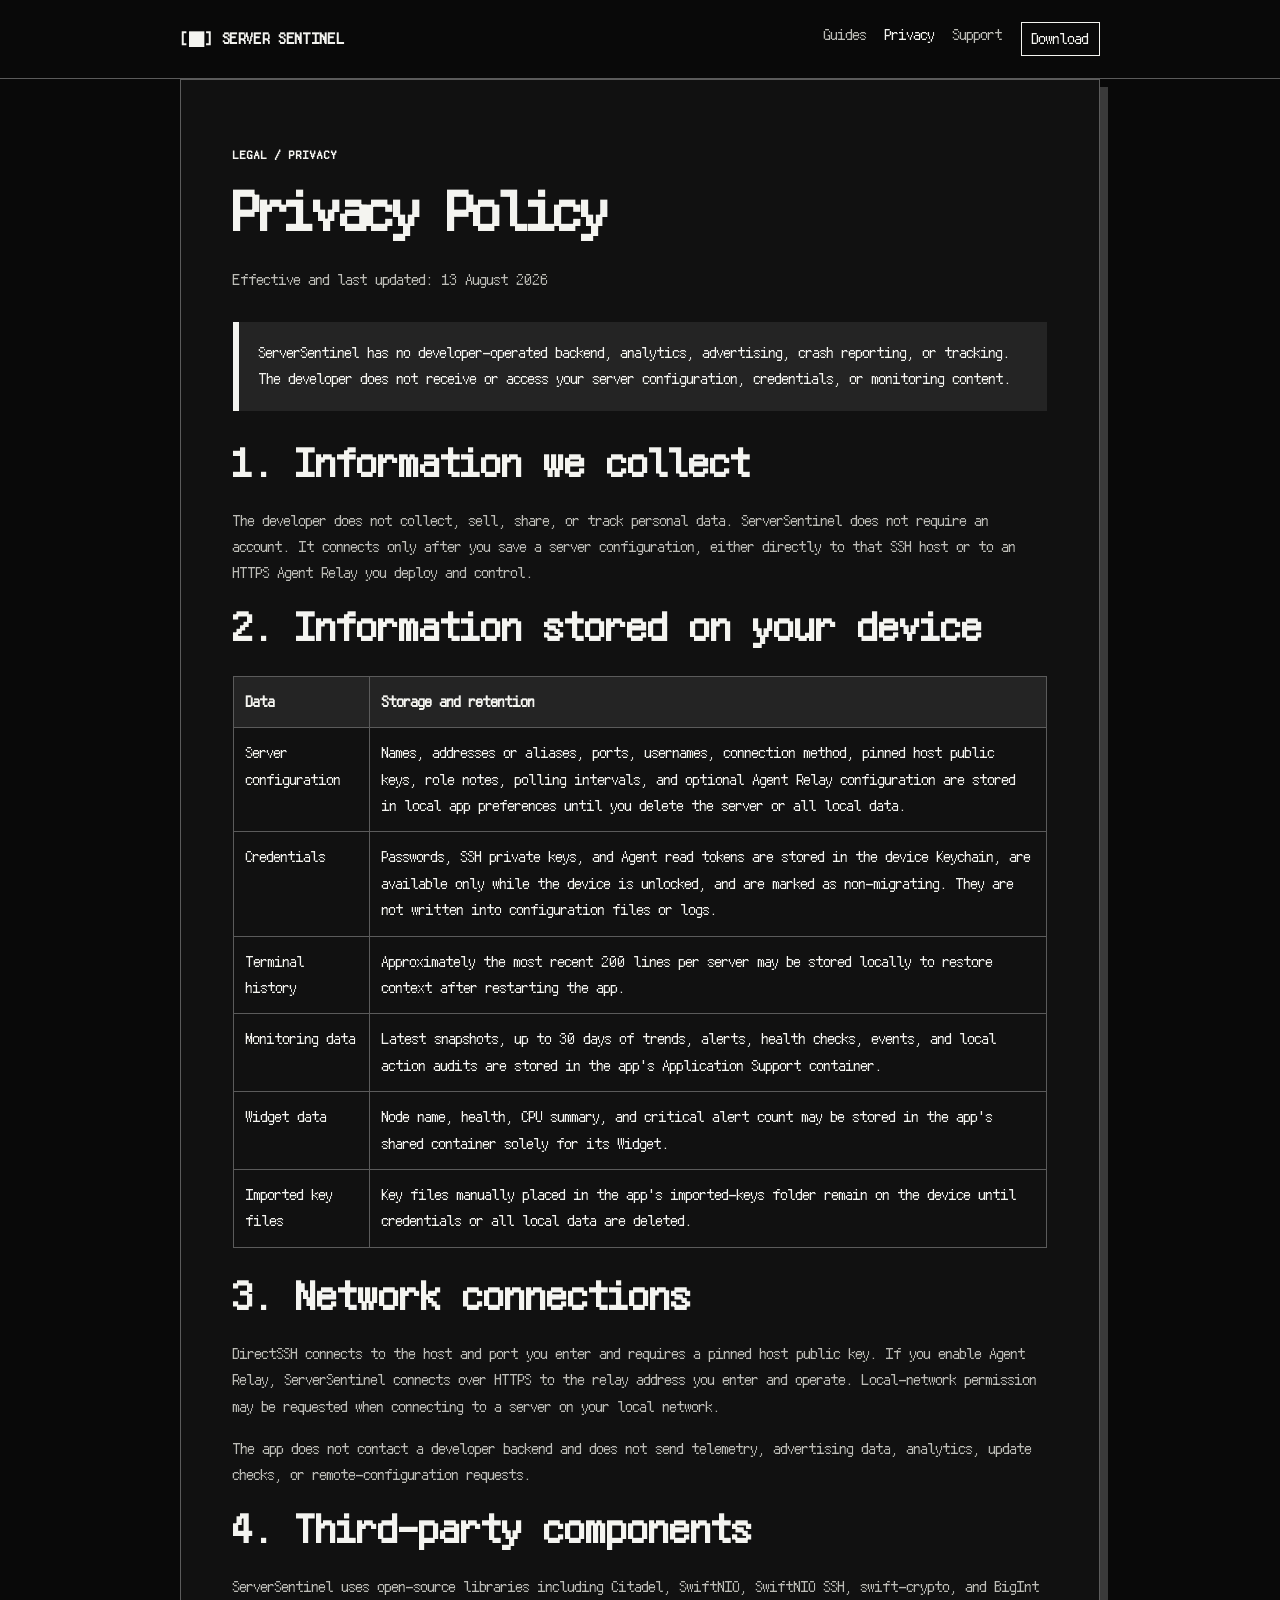
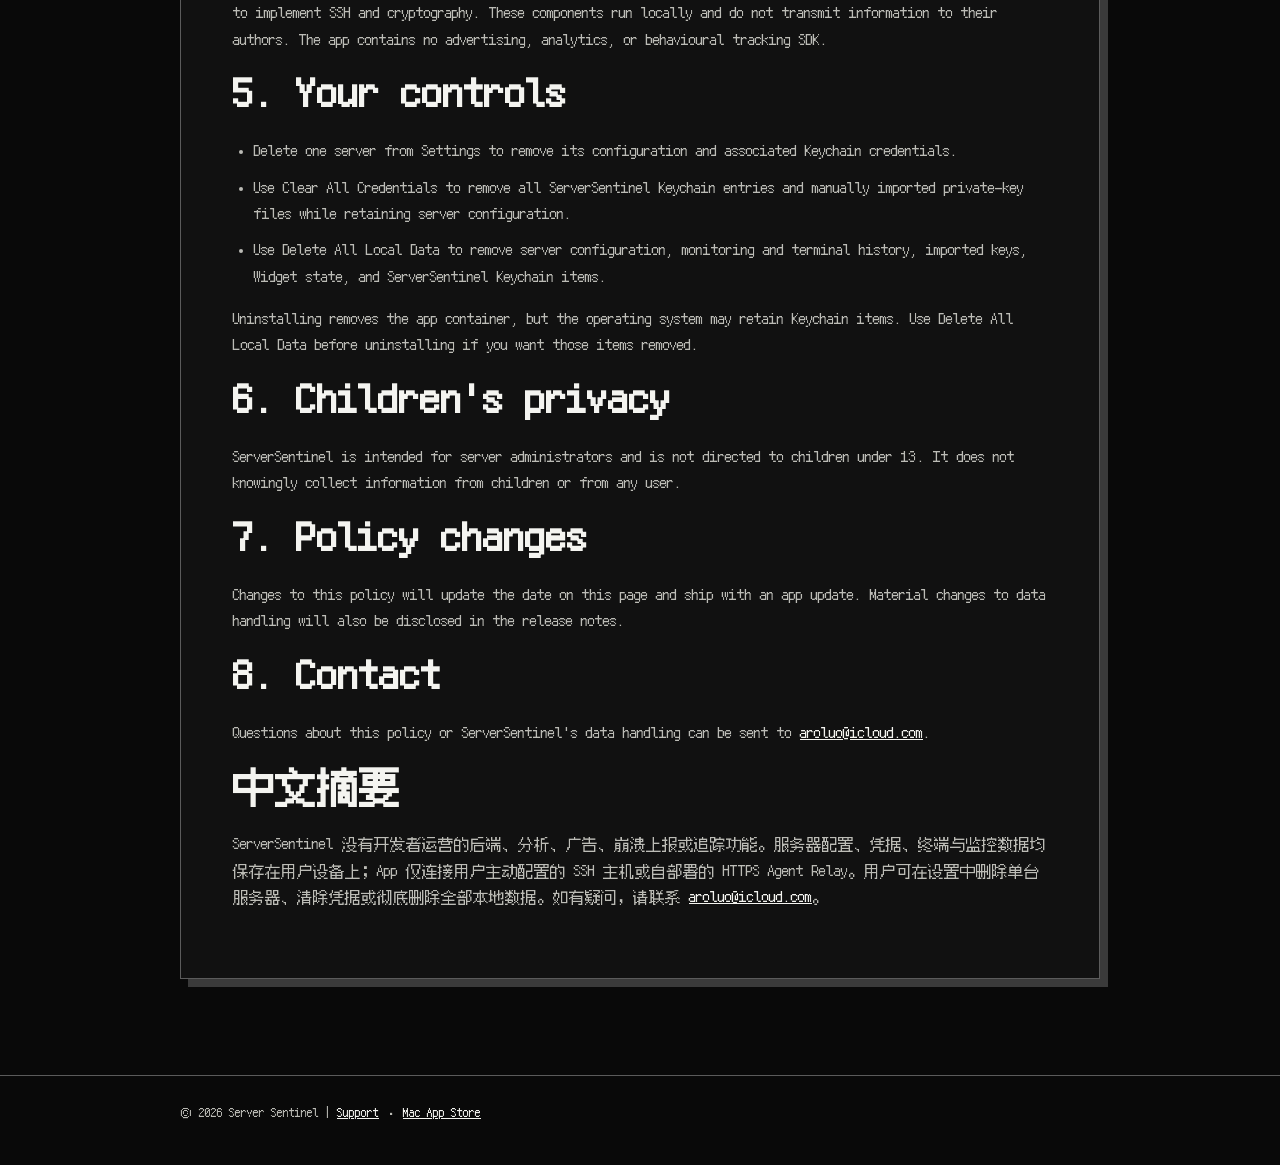
==== commit 05123dd7: "Add SSH monitoring guide for organic search" ====
--- a/privacy.html
+++ b/privacy.html
@@ -16,6 +16,7 @@
     <nav class="shell" aria-label="Main navigation">
       <a class="brand" href="index.html">SERVER SENTINEL</a>
       <div class="nav-links">
+        <a href="guides/">Guides</a>
         <a href="privacy.html" aria-current="page">Privacy</a>
         <a href="support.html">Support</a>
         <a class="nav-download" href="https://apps.apple.com/us/app/server-sentinel/id6801045457?mt=12">Download</a>
--- a/styles.css
+++ b/styles.css
@@ -226,6 +226,8 @@
 .document { padding: clamp(22px, 5vw, 52px); }
 .document h1 { font-size: clamp(2rem, 6vw, 3.6rem); }
 .document ul { padding-left: 1.3rem; }
+.document ol { padding-left: 1.4rem; }
+.document li + li { margin-top: 10px; }
 .document table { width: 100%; border-collapse: collapse; margin: 24px 0; }
 .document th, .document td { padding: 12px; border: 1px solid var(--line); text-align: left; vertical-align: top; }
 .document th { color: var(--text); background: var(--accent-deep); }
@@ -269,6 +271,79 @@
 details { border-top: 1px solid var(--line); padding: 18px 0; }
 details:last-of-type { border-bottom: 1px solid var(--line); }
 summary { color: var(--text); cursor: pointer; font-weight: 700; }
+
+.guide-link { margin-top: 26px; }
+
+.breadcrumbs {
+  margin: 0 0 26px;
+  color: var(--muted);
+  font-size: .76rem;
+}
+
+.breadcrumbs a { color: var(--muted); }
+
+.article-meta {
+  display: flex;
+  gap: 10px;
+  flex-wrap: wrap;
+  margin: 20px 0 34px;
+}
+
+.article-layout {
+  display: grid;
+  grid-template-columns: minmax(0, 1fr) 220px;
+  gap: clamp(34px, 7vw, 72px);
+  align-items: start;
+}
+
+.article-body h2 { scroll-margin-top: 24px; }
+
+.article-body code {
+  color: var(--text);
+  background: var(--accent-deep);
+  padding: .12em .35em;
+}
+
+.article-body pre {
+  overflow-x: auto;
+  margin: 18px 0 26px;
+  padding: 18px;
+  border: 1px solid var(--line);
+  background: #050505;
+  color: var(--text);
+  line-height: 1.55;
+}
+
+.article-body pre code { padding: 0; background: transparent; }
+
+.toc {
+  position: sticky;
+  top: 24px;
+  border-left: 1px solid var(--line);
+  padding-left: 18px;
+}
+
+.toc strong { color: var(--text); font-size: .8rem; }
+.toc a { display: block; margin-top: 10px; color: var(--muted); font-size: .78rem; text-decoration: none; }
+.toc a:hover { color: var(--text); }
+
+.guide-list {
+  display: grid;
+  gap: 14px;
+  margin-top: 34px;
+}
+
+.guide-card {
+  display: block;
+  padding: 22px;
+  border: 1px solid var(--line);
+  background: var(--panel);
+  text-decoration: none;
+}
+
+.guide-card:hover { border-color: var(--text); }
+.guide-card strong { display: block; color: var(--text); font-size: 1.05rem; }
+.guide-card span { display: block; margin-top: 8px; color: var(--muted); }
 
 footer {
   padding: 26px 0 42px;
@@ -295,6 +370,8 @@
   .feature-grid .card:last-child { border-bottom: 0; }
   .privacy-layout { grid-template-columns: 1fr; }
   .download-panel { align-items: flex-start; flex-direction: column; }
+  .article-layout { grid-template-columns: 1fr; }
+  .toc { position: static; order: -1; }
   .document { box-shadow: 5px 5px 0 #3a3a3a; }
   .document table, .document tbody, .document tr, .document th, .document td { display: block; }
   .document th { border-bottom: 0; }
